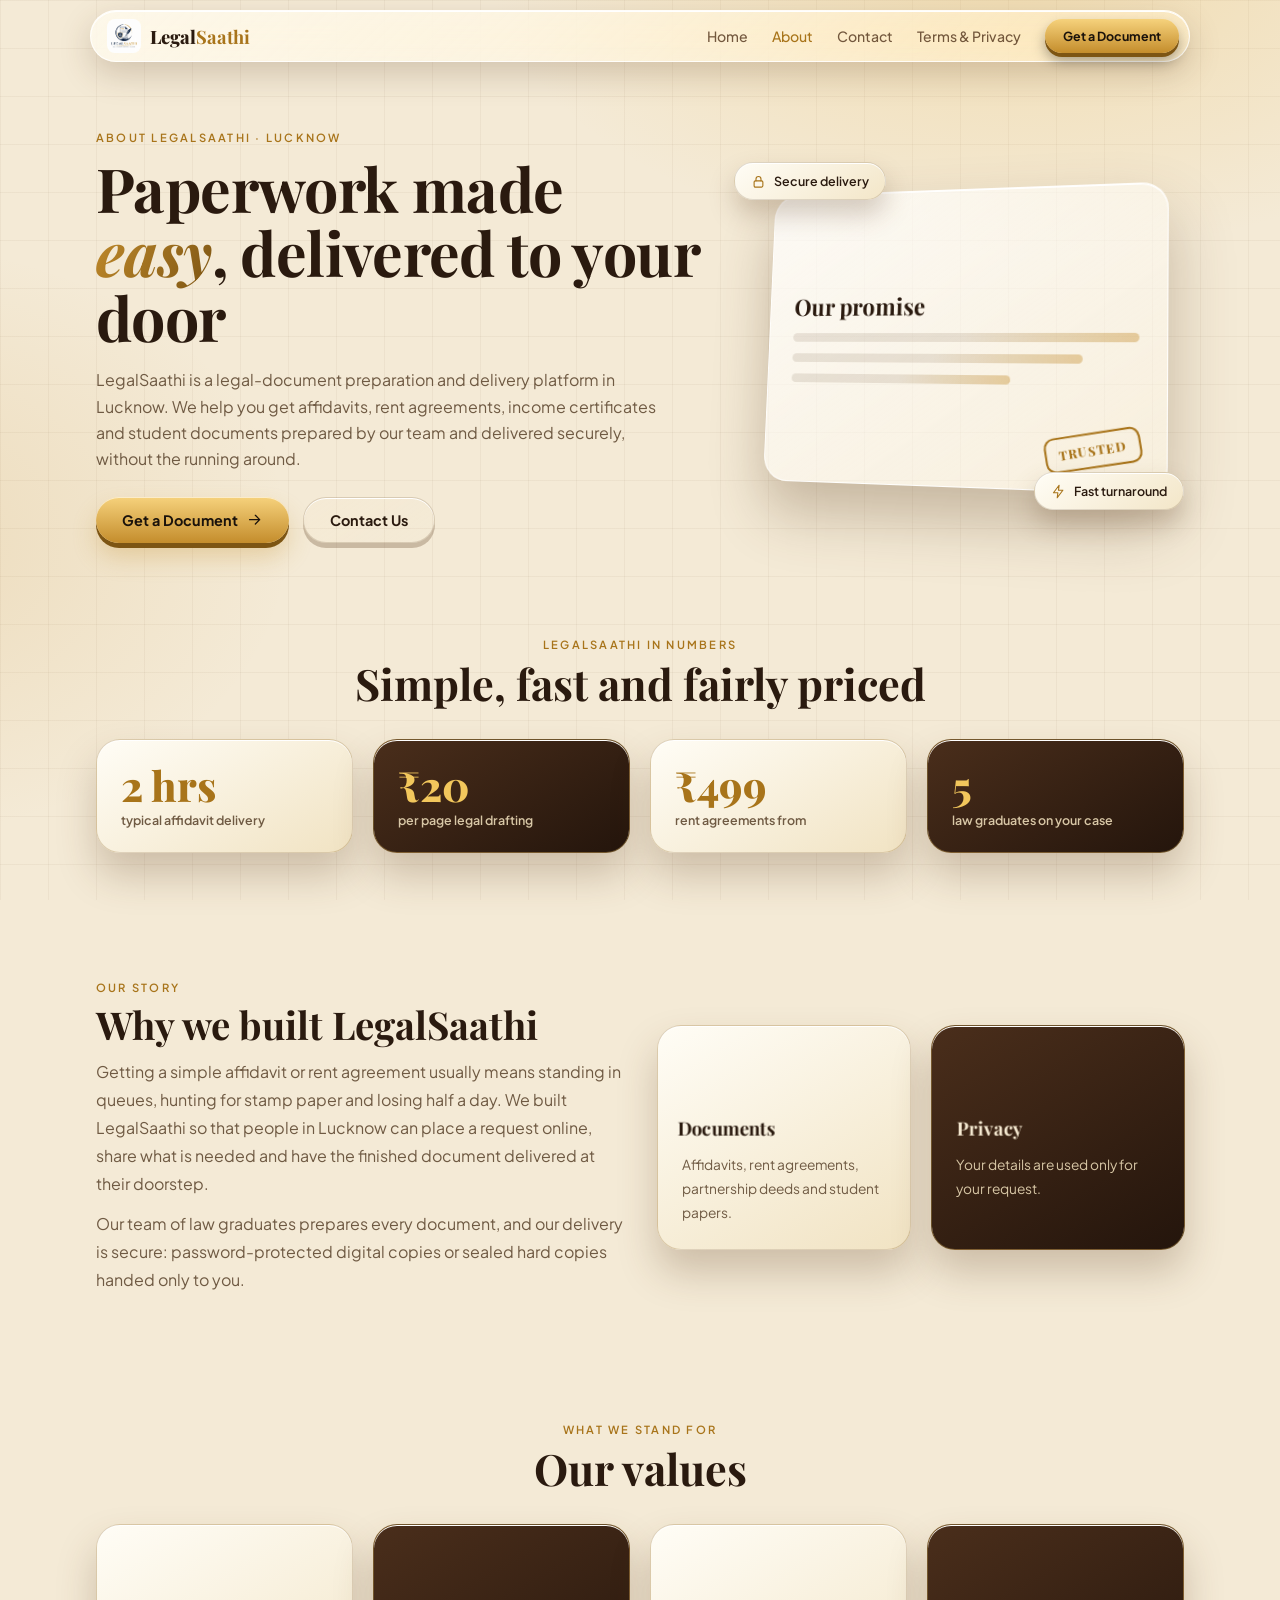
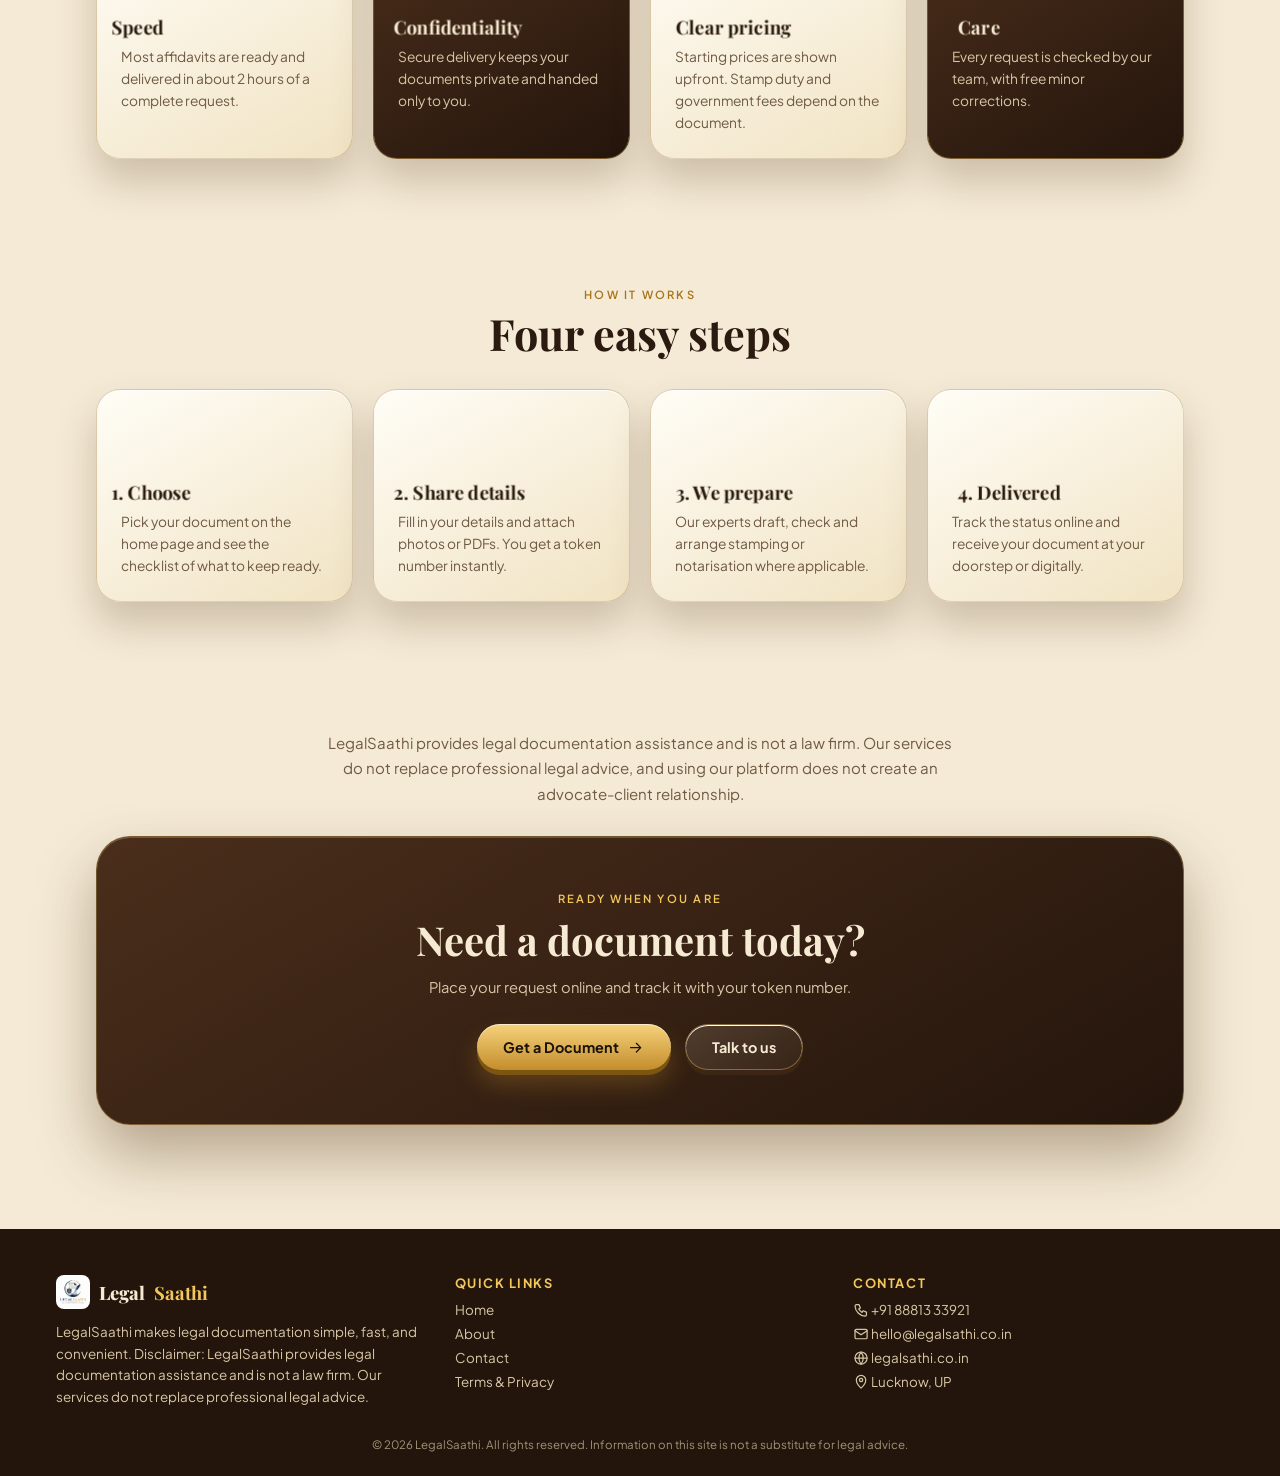
==== about/index.html @ 679443ed "Create index.html" ====
<!DOCTYPE html>
<html lang="en-IN">
<head>
<meta charset="UTF-8">
<meta name="viewport" content="width=device-width, initial-scale=1, viewport-fit=cover">
<title>About LegalSaathi | Affidavit &amp; Document Experts in Lucknow</title>
<meta name="description" content="LegalSaathi helps people in Lucknow get affidavits, rent agreements and legal documents prepared fast, with secure doorstep delivery.">
<meta name="robots" content="index,follow">
<link rel="canonical" href="https://legalsathi.co.in/about/">
<meta name="theme-color" content="#f4ead6">
<link rel="icon" href="/legalsathilogo.webp">
<link rel="preconnect" href="https://fonts.googleapis.com">
<link href="https://fonts.googleapis.com/css2?family=Playfair+Display:wght@600;800&family=Plus+Jakarta+Sans:wght@400;500;600;700&display=swap" rel="stylesheet">
<link rel="stylesheet" href="/site-pages.css">
</head>
<body>

<header class="phero">
  <div>
    <div class="eyebrow">About LegalSaathi · Lucknow</div>
    <h1>Paperwork made <em>easy</em>, delivered to your door</h1>
    <p class="lead">LegalSaathi is a legal-document preparation and delivery platform in Lucknow. We help you get affidavits, rent agreements, income certificates and student documents prepared by our team and delivered securely, without the running around.</p>
    <div class="cta"><a class="btn" href="/#services">Get a Document <i data-i="arrow"></i></a><a class="btn ghost" href="/contact/">Contact Us</a></div>
  </div>
  <div class="hv">
    <div class="slab"><h3>Our promise</h3><div class="ln"></div><div class="ln" style="width:85%"></div><div class="ln" style="width:65%"></div><div class="stamp">Trusted</div></div>
    <div class="chip c1"><i data-i="lock"></i>Secure delivery</div><div class="chip c2"><i data-i="bolt"></i>Fast turnaround</div>
  </div>
</header>

<section>
  <div class="sec-h rv"><div class="eyebrow">LegalSaathi in numbers</div><h2>Simple, fast and fairly priced</h2></div>
  <div class="grid">
    <div class="tilt stat rv"><div class="num" data-count="2" data-suf=" hrs">0</div><small>typical affidavit delivery</small></div>
    <div class="tilt stat dark rv"><div class="num" data-count="20" data-pre="₹">0</div><small>per page legal drafting</small></div>
    <div class="tilt stat rv"><div class="num" data-count="499" data-pre="₹">0</div><small>rent agreements from</small></div>
    <div class="tilt stat dark rv"><div class="num" data-count="5">0</div><small>law graduates on your case</small></div>
  </div>
</section>

<section>
  <div class="story">
    <div class="rv">
      <div class="eyebrow">Our story</div>
      <h2>Why we built LegalSaathi</h2>
      <p>Getting a simple affidavit or rent agreement usually means standing in queues, hunting for stamp paper and losing half a day. We built LegalSaathi so that people in Lucknow can place a request online, share what is needed and have the finished document delivered at their doorstep.</p>
      <p>Our team of law graduates prepares every document, and our delivery is secure: password-protected digital copies or sealed hard copies handed only to you.</p>
    </div>
    <div class="grid rv" style="grid-template-columns:1fr 1fr">
      <div class="tilt"><div class="ic" data-i="file"></div><h3>Documents</h3><p>Affidavits, rent agreements, partnership deeds and student papers.</p></div>
      <div class="tilt dark"><div class="ic" data-i="shield"></div><h3>Privacy</h3><p>Your details are used only for your request.</p></div>
    </div>
  </div>
</section>

<section>
  <div class="sec-h rv"><div class="eyebrow">What we stand for</div><h2>Our values</h2></div>
  <div class="grid">
    <div class="tilt rv"><div class="ic" data-i="bolt"></div><h3>Speed</h3><p>Most affidavits are ready and delivered in about 2 hours of a complete request.</p></div>
    <div class="tilt dark rv"><div class="ic" data-i="lock"></div><h3>Confidentiality</h3><p>Secure delivery keeps your documents private and handed only to you.</p></div>
    <div class="tilt rv"><div class="ic" data-i="scale"></div><h3>Clear pricing</h3><p>Starting prices are shown upfront. Stamp duty and government fees depend on the document.</p></div>
    <div class="tilt dark rv"><div class="ic" data-i="heart"></div><h3>Care</h3><p>Every request is checked by our team, with free minor corrections.</p></div>
  </div>
</section>

<section>
  <div class="sec-h rv"><div class="eyebrow">How it works</div><h2>Four easy steps</h2></div>
  <div class="grid" style="counter-reset:s">
    <div class="tilt rv"><div class="ic" data-i="file"></div><h3>1. Choose</h3><p>Pick your document on the home page and see the checklist of what to keep ready.</p></div>
    <div class="tilt rv"><div class="ic" data-i="chat"></div><h3>2. Share details</h3><p>Fill in your details and attach photos or PDFs. You get a token number instantly.</p></div>
    <div class="tilt rv"><div class="ic" data-i="cap"></div><h3>3. We prepare</h3><p>Our experts draft, check and arrange stamping or notarisation where applicable.</p></div>
    <div class="tilt rv"><div class="ic" data-i="home"></div><h3>4. Delivered</h3><p>Track the status online and receive your document at your doorstep or digitally.</p></div>
  </div>
</section>

<section>
  <div class="sec-h rv"><p style="max-width:640px;margin:auto;line-height:1.7">LegalSaathi provides legal documentation assistance and is not a law firm. Our services do not replace professional legal advice, and using our platform does not create an advocate-client relationship.</p></div>
  <div class="join rv"><div class="eyebrow">Ready when you are</div><h2>Need a document today?</h2><p>Place your request online and track it with your token number.</p><div class="cta" style="justify-content:center"><a class="btn" href="/#services">Get a Document <i data-i="arrow"></i></a><a class="btn ghost" style="color:#f6ead2;border-color:rgba(233,189,95,.4)" href="/contact/">Talk to us</a></div></div>
</section>

<script src="/site-pages.js"></script>
</body>
</html>
---- site-pages.css ----
:root{--bg:#f4ead6;--bg2:#ebdcbc;--ivory:#2a1a0f;--mut:#6f5a43;--beige:#5a3d24;--gold:#a8741a;--gold2:#c48d2c;--ink:#1a120b;--line:rgba(90,60,30,.18);--glass:linear-gradient(145deg,rgba(255,255,255,.75),rgba(255,248,232,.35))}
*{box-sizing:border-box;margin:0;padding:0}
html{scroll-behavior:smooth;scroll-padding-top:96px;overflow-x:hidden;-webkit-text-size-adjust:100%}
img,svg{max-width:100%}
p,h1,h2,h3,li{overflow-wrap:break-word}
body{font-family:'Plus Jakarta Sans',sans-serif;background:var(--bg);color:var(--ivory);overflow-x:hidden;-webkit-font-smoothing:antialiased}
body:before{content:"";position:fixed;inset:0;z-index:-1;background:radial-gradient(900px 500px at 80% -5%,rgba(233,189,95,.32),transparent 60%),radial-gradient(700px 500px at -10% 60%,rgba(196,141,44,.16),transparent 60%),linear-gradient(rgba(90,60,30,.05) 1px,transparent 1px) 0 0/48px 48px,linear-gradient(90deg,rgba(90,60,30,.05) 1px,transparent 1px) 0 0/48px 48px,var(--bg)}
h1,h2,h3,.brand{font-family:'Playfair Display',serif}
.i{width:1.2em;height:1.2em;display:inline-block;vertical-align:-.2em;fill:none;stroke:currentColor;stroke-width:1.8;stroke-linecap:round;stroke-linejoin:round}
section{padding:64px clamp(22px,6vw,56px);max-width:1200px;margin:auto}
.eyebrow{font-size:.7rem;letter-spacing:.2em;text-transform:uppercase;color:var(--gold);font-weight:600}
.sec-h{text-align:center;margin-bottom:30px}
.sec-h h2{font-size:clamp(1.8rem,6vw,2.7rem);margin-top:8px;line-height:1.15}
.sec-h p{margin-top:8px;color:var(--mut);font-size:.94rem}
/* nav */
nav{position:fixed;top:calc(10px + env(safe-area-inset-top));left:50%;transform:translateX(-50%);width:min(1100px,94%);z-index:50;display:flex;align-items:center;justify-content:space-between;padding:8px 10px 8px 16px;border-radius:60px;background:linear-gradient(135deg,rgba(255,252,242,.75),rgba(255,244,220,.4));backdrop-filter:blur(22px) saturate(170%);-webkit-backdrop-filter:blur(22px) saturate(170%);border:1px solid rgba(255,255,255,.85);box-shadow:0 12px 32px rgba(90,60,30,.22),inset 0 1px 0 #fff}
.brand{display:flex;align-items:center;gap:9px;font-weight:800;color:var(--ivory);text-decoration:none;font-size:1.15rem}
.brand img{height:34px;width:34px;object-fit:contain;border-radius:8px}
.brand b{color:var(--gold)}
.links{display:flex;gap:24px;align-items:center}
.links a:not(.btn){color:var(--beige);text-decoration:none;font-weight:500;font-size:.88rem;opacity:.85;transition:.2s}
.links a:not(.btn):hover,.links a.cur{opacity:1;color:var(--gold)}
.burger{display:none;background:none;border:0;font-size:1.5rem;color:var(--ivory);cursor:pointer;padding:6px 10px}
.btn{display:inline-flex;align-items:center;gap:8px;border:0;cursor:pointer;font:700 .9rem 'Plus Jakarta Sans';padding:13px 26px;border-radius:50px;color:var(--ink);text-decoration:none;background:linear-gradient(180deg,#f6d27c,var(--gold2));box-shadow:0 5px 0 #7d5513,0 14px 24px rgba(196,141,44,.3),inset 0 1px 0 rgba(255,255,255,.6);transition:.15s}
.btn:hover{transform:translateY(-2px)}
.btn:active{transform:translateY(4px);box-shadow:0 1px 0 #7d5513,0 4px 8px rgba(0,0,0,.4)}
.btn.ghost{color:var(--ivory);background:linear-gradient(145deg,rgba(255,240,210,.14),rgba(255,240,210,.04));border:1px solid var(--line);box-shadow:0 5px 0 rgba(90,60,30,.28),inset 0 1px 0 #fff}
.btn.sm{padding:9px 18px;font-size:.78rem;box-shadow:0 4px 0 #7d5513,0 8px 14px rgba(0,0,0,.35)}
.btn[disabled]{opacity:.6;cursor:wait}
/* page hero */
.phero{max-width:1200px;margin:auto;padding:130px clamp(22px,6vw,56px) 30px;display:grid;grid-template-columns:1.15fr .85fr;gap:30px;align-items:center}
.phero.one{grid-template-columns:1fr;text-align:center;padding-bottom:10px}
.phero h1{font-size:clamp(2.1rem,6.5vw,3.8rem);line-height:1.06;letter-spacing:-.01em;margin-top:12px}
.phero h1 em{font-style:italic;background:linear-gradient(120deg,#c48d2c,#7d5513);-webkit-background-clip:text;background-clip:text;color:transparent}
.phero p.lead{max-width:560px;margin:18px 0 24px;color:var(--mut);line-height:1.65}
.phero.one p.lead{margin:16px auto 0}
.cta{display:flex;gap:14px;flex-wrap:wrap}
.hv{position:relative;height:340px;perspective:1000px}
.slab{position:absolute;inset:20px 20px;border-radius:26px;padding:26px;background:var(--glass);border:1px solid rgba(255,255,255,.85);box-shadow:0 30px 60px rgba(90,60,30,.3),inset 0 1px 0 #fff;transform:rotateY(-14deg) rotateX(6deg);animation:fl 7s ease-in-out infinite;display:flex;flex-direction:column;justify-content:center;gap:12px}
@keyframes fl{50%{transform:rotateY(-8deg) rotateX(3deg) translateY(-12px)}}
.slab h3{font-size:1.5rem}
.slab .ln{height:9px;border-radius:6px;background:linear-gradient(90deg,rgba(90,60,30,.12) 25%,rgba(196,141,44,.4) 50%,rgba(90,60,30,.12) 75%) 0 0/200% 100%;animation:sh 1.6s linear infinite}
@keyframes sh{to{background-position:-200% 0}}
.stamp{position:absolute;right:22px;bottom:22px;border:2px solid var(--gold);color:var(--gold);padding:7px 12px;border-radius:10px;font:800 .75rem 'Playfair Display';letter-spacing:.1em;transform:rotate(-10deg);text-transform:uppercase}
.chip{position:absolute;display:flex;align-items:center;gap:8px;padding:10px 16px;border-radius:40px;font-size:.78rem;font-weight:600;background:linear-gradient(145deg,#fffdf6,#f3e6c8);border:1px solid var(--line);box-shadow:0 14px 26px rgba(90,60,30,.25),inset 0 1px 0 #fff;animation:fl2 6s ease-in-out infinite}
.chip .i{color:var(--gold)}.c1{left:0;top:-4px}.c2{right:0;bottom:-4px;animation-delay:-3s}
@keyframes fl2{50%{transform:translateY(-10px)}}
/* 3D tilt cards */
.grid{display:grid;grid-template-columns:repeat(auto-fit,minmax(min(100%,250px),1fr));gap:20px;perspective:1100px}
.tilt{border-radius:24px;padding:24px;background:linear-gradient(150deg,#fffdf6,#f1e3c3);border:1px solid rgba(140,100,40,.28);box-shadow:0 22px 38px rgba(90,60,30,.25),inset 0 1px 0 #fff;transition:transform .15s ease-out,box-shadow .3s;transform-style:preserve-3d;will-change:transform}
.tilt:hover{box-shadow:0 34px 54px rgba(90,60,30,.35),inset 0 1px 0 #fff}
.tilt .ic{width:52px;height:52px;display:grid;place-items:center;border-radius:15px;font-size:1.5rem;color:var(--gold);background:linear-gradient(145deg,rgba(233,189,95,.25),rgba(233,189,95,.06));border:1px solid rgba(233,189,95,.35);margin-bottom:14px;transform:translateZ(30px)}
.tilt h3{font-size:1.15rem;margin-bottom:6px;transform:translateZ(20px)}
.tilt p{font-size:.86rem;color:var(--mut);line-height:1.6}
.tilt.dark{background:linear-gradient(150deg,#4a2e1b,#24150c);color:#f6ead2;border-color:rgba(233,189,95,.35)}
.tilt.dark p{color:#d8c7a6}.tilt.dark .ic{color:#f2c75c}
.num{font:800 2.6rem 'Playfair Display';color:var(--gold);line-height:1}
.tilt.dark .num{color:#f2c75c}
.stat small{display:block;margin-top:6px;font-size:.78rem;color:var(--mut);font-weight:600}
.tilt.dark small{color:#d8c7a6}
.step{counter-increment:s}
.step .ic:after{content:counter(s);position:absolute}
/* story */
.story{display:grid;grid-template-columns:1fr 1fr;gap:34px;align-items:center}
.story p{color:var(--mut);line-height:1.75;margin-top:12px}
.story h2{font-size:clamp(1.7rem,5vw,2.4rem);line-height:1.15;margin-top:8px}
.join{text-align:center;border-radius:34px;padding:54px 22px;background:linear-gradient(150deg,#4a2e1b,#24150c);color:#f6ead2;border:1px solid rgba(233,189,95,.35);box-shadow:0 30px 60px rgba(90,60,30,.4),inset 0 1px 0 rgba(255,255,255,.2)}
.join .eyebrow{color:#f2c75c}.join h2{font-size:clamp(1.6rem,5.5vw,2.5rem);margin:8px 0 10px}
.join p{max-width:540px;margin:0 auto 24px;color:#d8c7a6;font-size:.92rem;line-height:1.6}
/* legal doc */
.tabs{display:flex;gap:10px;justify-content:center;flex-wrap:wrap;margin:6px auto 30px}
.tabs button{cursor:pointer;font:700 .88rem 'Plus Jakarta Sans';padding:12px 22px;border-radius:50px;color:var(--ivory);background:linear-gradient(145deg,#fffdf6,#f3e6c8);border:1px solid var(--line);box-shadow:0 4px 0 rgba(90,60,30,.28),inset 0 1px 0 #fff;transition:.15s}
.tabs button.on{background:linear-gradient(180deg,#f6d27c,var(--gold2));box-shadow:0 4px 0 #7d5513,inset 0 1px 0 rgba(255,255,255,.6)}
.tabs button:active{transform:translateY(3px)}
.panel{display:none;grid-template-columns:240px 1fr;gap:28px;align-items:start;perspective:1200px}
.panel.on{display:grid;animation:flip .6s ease both}
@keyframes flip{from{opacity:0;transform:rotateX(-8deg) translateY(24px)}}
.toc{position:sticky;top:100px;padding:20px;border-radius:22px;background:var(--glass);border:1px solid var(--line);box-shadow:0 14px 30px rgba(90,60,30,.15),inset 0 1px 0 #fff;max-height:calc(100vh - 130px);overflow:auto}
.toc h4{font-size:.72rem;letter-spacing:.16em;text-transform:uppercase;color:var(--gold);margin-bottom:10px}
.toc a{display:block;padding:7px 10px;border-radius:10px;font-size:.8rem;color:var(--beige);text-decoration:none;transition:.2s;line-height:1.35}
.toc a:hover,.toc a.on{background:rgba(233,189,95,.24);color:var(--ink);transform:translateX(4px)}
.doc{padding:clamp(22px,4vw,40px);border-radius:28px;background:linear-gradient(150deg,#fffdf6,#f1e3c3);border:1px solid rgba(140,100,40,.28);box-shadow:0 26px 50px rgba(90,60,30,.25),inset 0 1px 0 #fff}
.doc .meta{display:flex;gap:10px;flex-wrap:wrap;margin-bottom:18px}
.doc .meta span{font-size:.72rem;font-weight:700;padding:5px 12px;border-radius:20px;background:rgba(233,189,95,.2);color:var(--gold)}
.doc h2{font-size:1.3rem;margin:30px 0 10px;padding-top:6px;line-height:1.25;scroll-margin-top:100px}
.doc h2:first-of-type{margin-top:6px}
.doc h3{font-size:1rem;margin:16px 0 6px;color:var(--beige)}
.doc p,.doc li{font-size:.92rem;line-height:1.75;color:#4a3a28}
.doc p{margin:8px 0}
.doc ul,.doc ol{margin:8px 0 8px 22px}
.doc li{margin:4px 0}
.note{margin-top:26px;padding:16px 18px;border-radius:16px;background:rgba(233,189,95,.18);border:1px dashed var(--gold2);font-size:.86rem;line-height:1.65;color:var(--ivory)}
/* contact */
.cgrid{display:grid;grid-template-columns:.9fr 1.1fr;gap:26px;align-items:start;perspective:1100px}
.info{display:grid;gap:16px}
.info a{color:inherit;text-decoration:none}
.info .tilt{display:flex;gap:14px;align-items:center;padding:20px}
.info .tilt .ic{margin:0;flex:none}
.info .tilt h3{font-size:1rem;margin:0 0 2px}.info .tilt p{margin:0}
.fbox{padding:clamp(22px,4vw,34px);border-radius:28px;background:linear-gradient(150deg,#fffdf6,#f1e3c3);border:1px solid rgba(140,100,40,.28);box-shadow:0 26px 50px rgba(90,60,30,.28),inset 0 1px 0 #fff}
.fbox h2{font-size:1.5rem;margin-bottom:4px}
.fbox .sub{color:var(--mut);font-size:.86rem;margin-bottom:16px;line-height:1.5}
.fbox label{display:block;font-size:.76rem;font-weight:700;color:var(--beige);margin:0 0 5px 4px}
.fbox input,.fbox select,.fbox textarea{width:100%;margin-bottom:14px;padding:13px;border-radius:14px;border:1px solid var(--line);font:.92rem 'Plus Jakarta Sans';background:#fff;color:var(--ivory);transition:.2s}
.fbox input:focus,.fbox select:focus,.fbox textarea:focus{outline:0;border-color:var(--gold2);box-shadow:0 0 0 4px rgba(196,141,44,.18);transform:translateY(-1px)}
.fbox textarea{min-height:130px;resize:vertical}
.fbox .btn{width:100%;justify-content:center}
.msg{margin-top:12px;font-size:.88rem;line-height:1.5}
.msg.ok{color:#1f7a3f;font-weight:600}.msg.er{color:#b3261e}
.cs{display:flex;gap:8px;font-size:.76rem;color:var(--mut);margin:0 0 14px;align-items:flex-start}
.cs input{width:auto;margin:3px 0 0}
/* footer */
footer{padding:46px clamp(22px,6vw,56px) 24px;font-size:.84rem;color:#d8c7a6;background:#24150c;margin-top:40px}
.fgrid{max-width:1200px;margin:auto;display:grid;grid-template-columns:repeat(auto-fit,minmax(min(100%,220px),1fr));gap:28px}
footer h4{color:#f2c75c;margin-bottom:10px;font-size:.8rem;letter-spacing:.12em;text-transform:uppercase}
footer a:not(.brand){color:#d8c7a6;display:block;margin:7px 0;text-decoration:none}footer a:hover{color:#f2c75c}
footer .brand{color:#f6ead2}footer .brand b{color:#f2c75c}
.copy{text-align:center;margin-top:30px;font-size:.72rem;opacity:.7}
.rv{opacity:0;transform:translateY(36px);transition:.9s}.rv.in{opacity:1;transform:none}
@media(max-width:900px){
.burger{display:block}
.links{position:absolute;top:62px;left:0;right:0;flex-direction:column;gap:16px;padding:22px;border-radius:26px;background:rgba(255,250,238,.95);backdrop-filter:blur(24px);border:1px solid rgba(255,255,255,.9);box-shadow:0 20px 40px rgba(90,60,30,.25);display:none}
.links.on{display:flex}.links .btn{width:100%;justify-content:center}
nav{width:calc(100% - 24px)}
section{padding:48px 22px}
.phero{grid-template-columns:1fr;padding-top:104px}
.hv{height:290px}.slab{inset:16px 8px}
.story{grid-template-columns:1fr}
.panel.on{grid-template-columns:1fr}
.toc{position:static;max-height:none}
.cgrid{grid-template-columns:1fr}
.cta .btn{flex:1 1 100%;justify-content:center}
.chip{font-size:.7rem;padding:8px 12px}
}
@media(prefers-reduced-motion:reduce){*{animation:none!important;transition:none!important}.rv{opacity:1;transform:none}}
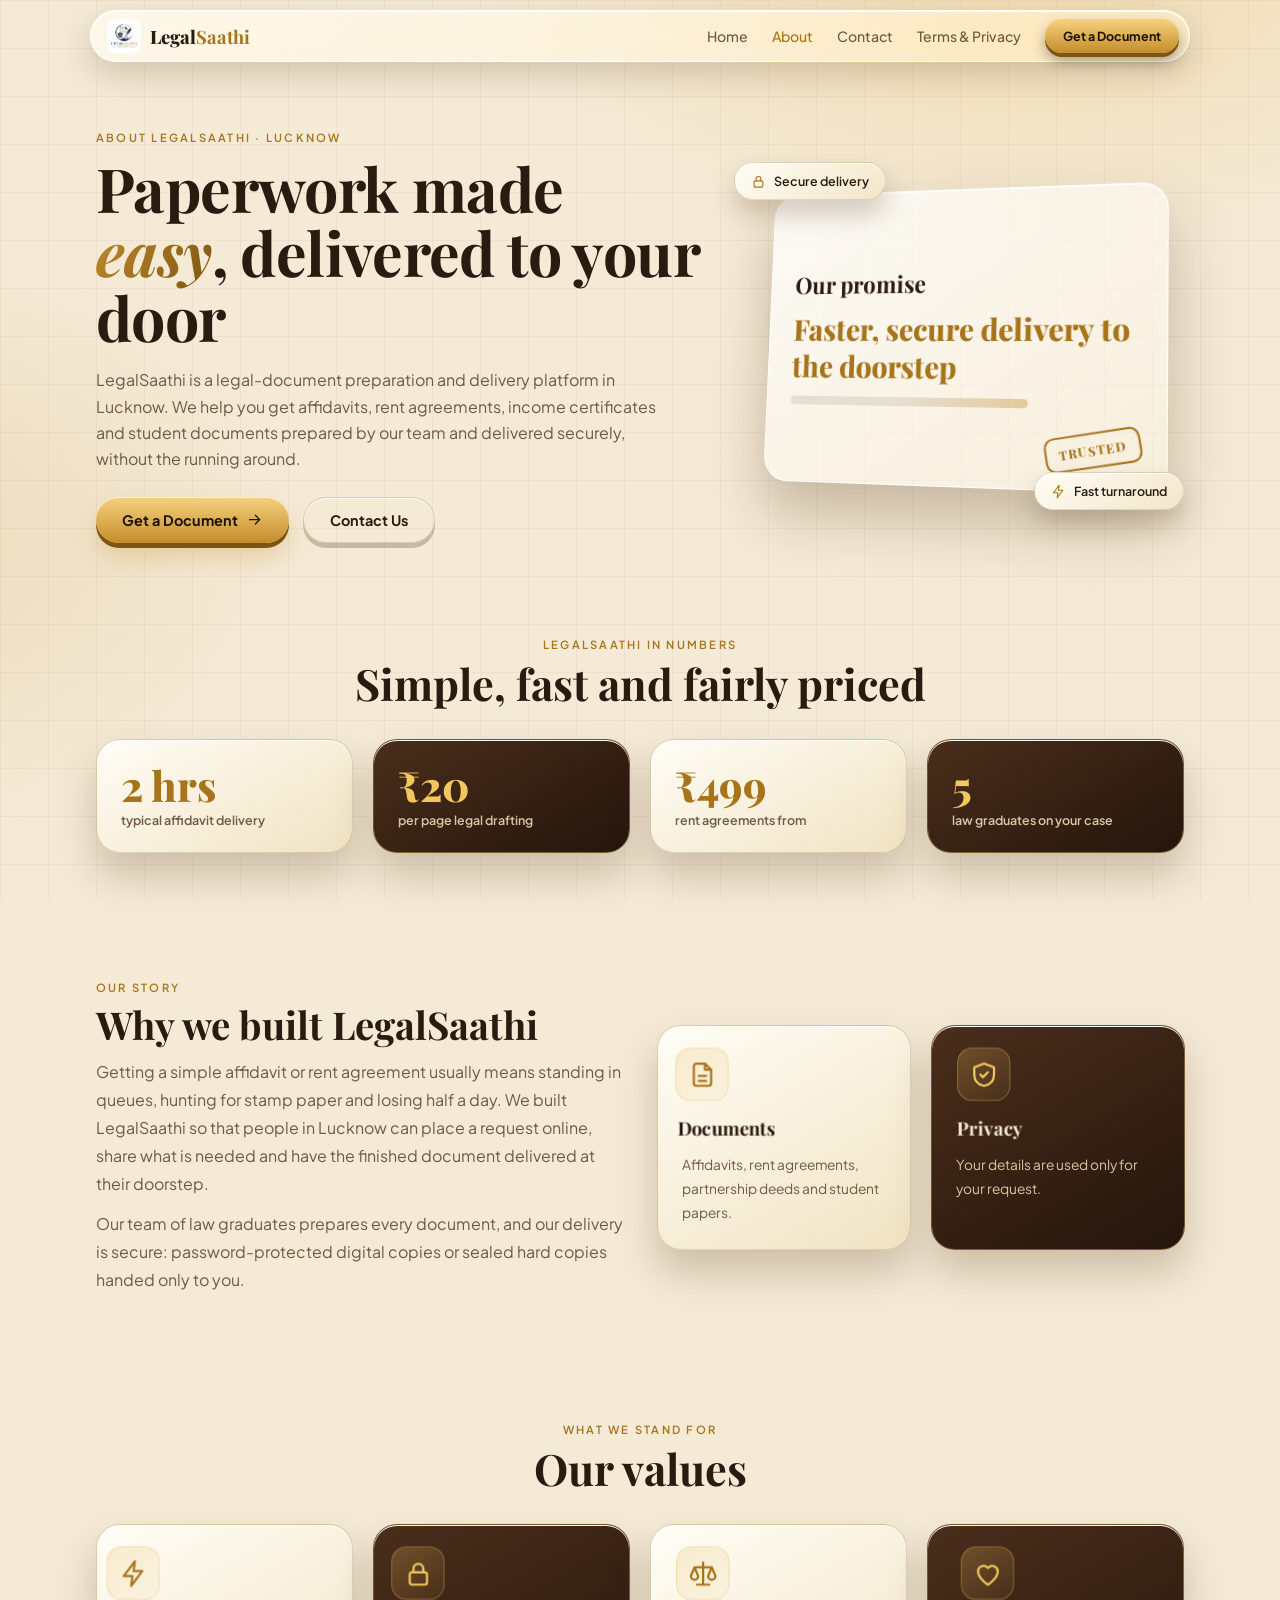
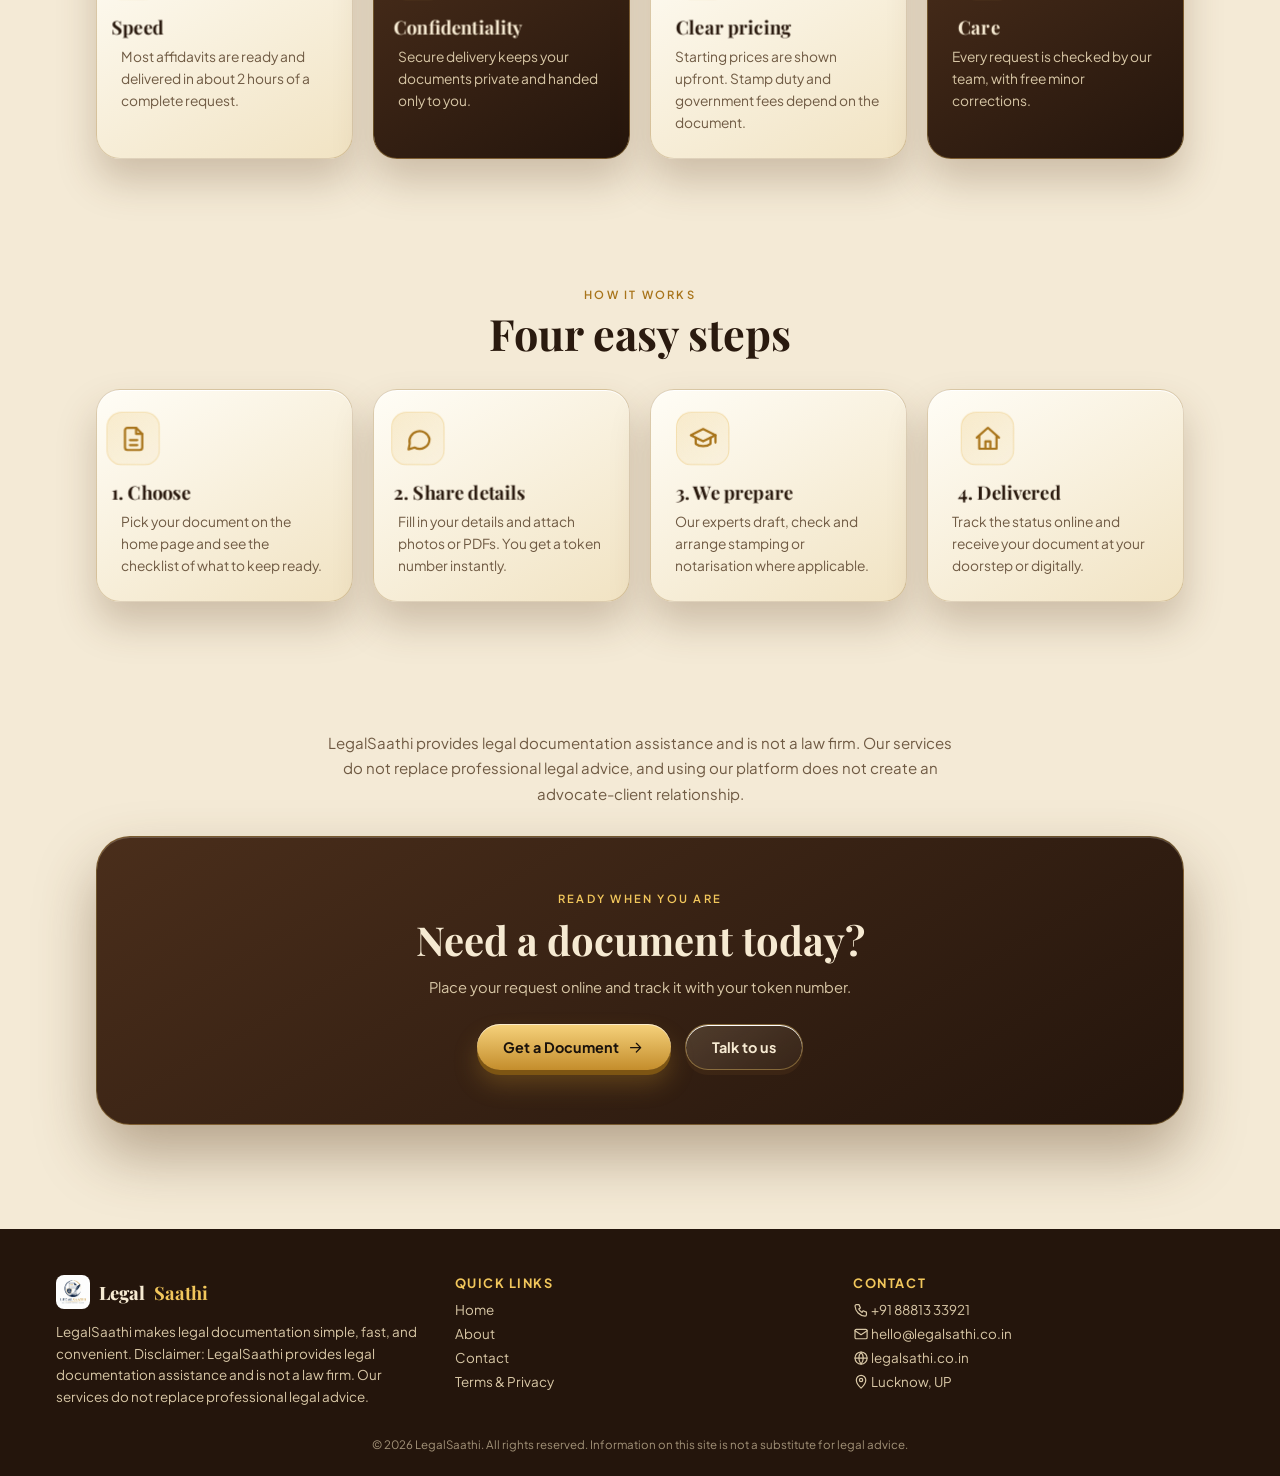
==== commit ce59fe48: "Update index.html" ====
--- a/about/index.html
+++ b/about/index.html
@@ -23,7 +23,7 @@
     <div class="cta"><a class="btn" href="/#services">Get a Document <i data-i="arrow"></i></a><a class="btn ghost" href="/contact/">Contact Us</a></div>
   </div>
   <div class="hv">
-    <div class="slab"><h3>Our promise</h3><div class="ln"></div><div class="ln" style="width:85%"></div><div class="ln" style="width:65%"></div><div class="stamp">Trusted</div></div>
+    <div class="slab"><h3>Our promise</h3><p style="font:800 clamp(1.4rem,5.5vw,1.9rem)/1.25 'Playfair Display',serif;color:var(--gold)">Faster, secure delivery to the doorstep</p><div class="ln" style="width:70%"></div><div class="stamp">Trusted</div></div>
     <div class="chip c1"><i data-i="lock"></i>Secure delivery</div><div class="chip c2"><i data-i="bolt"></i>Fast turnaround</div>
   </div>
 </header>
